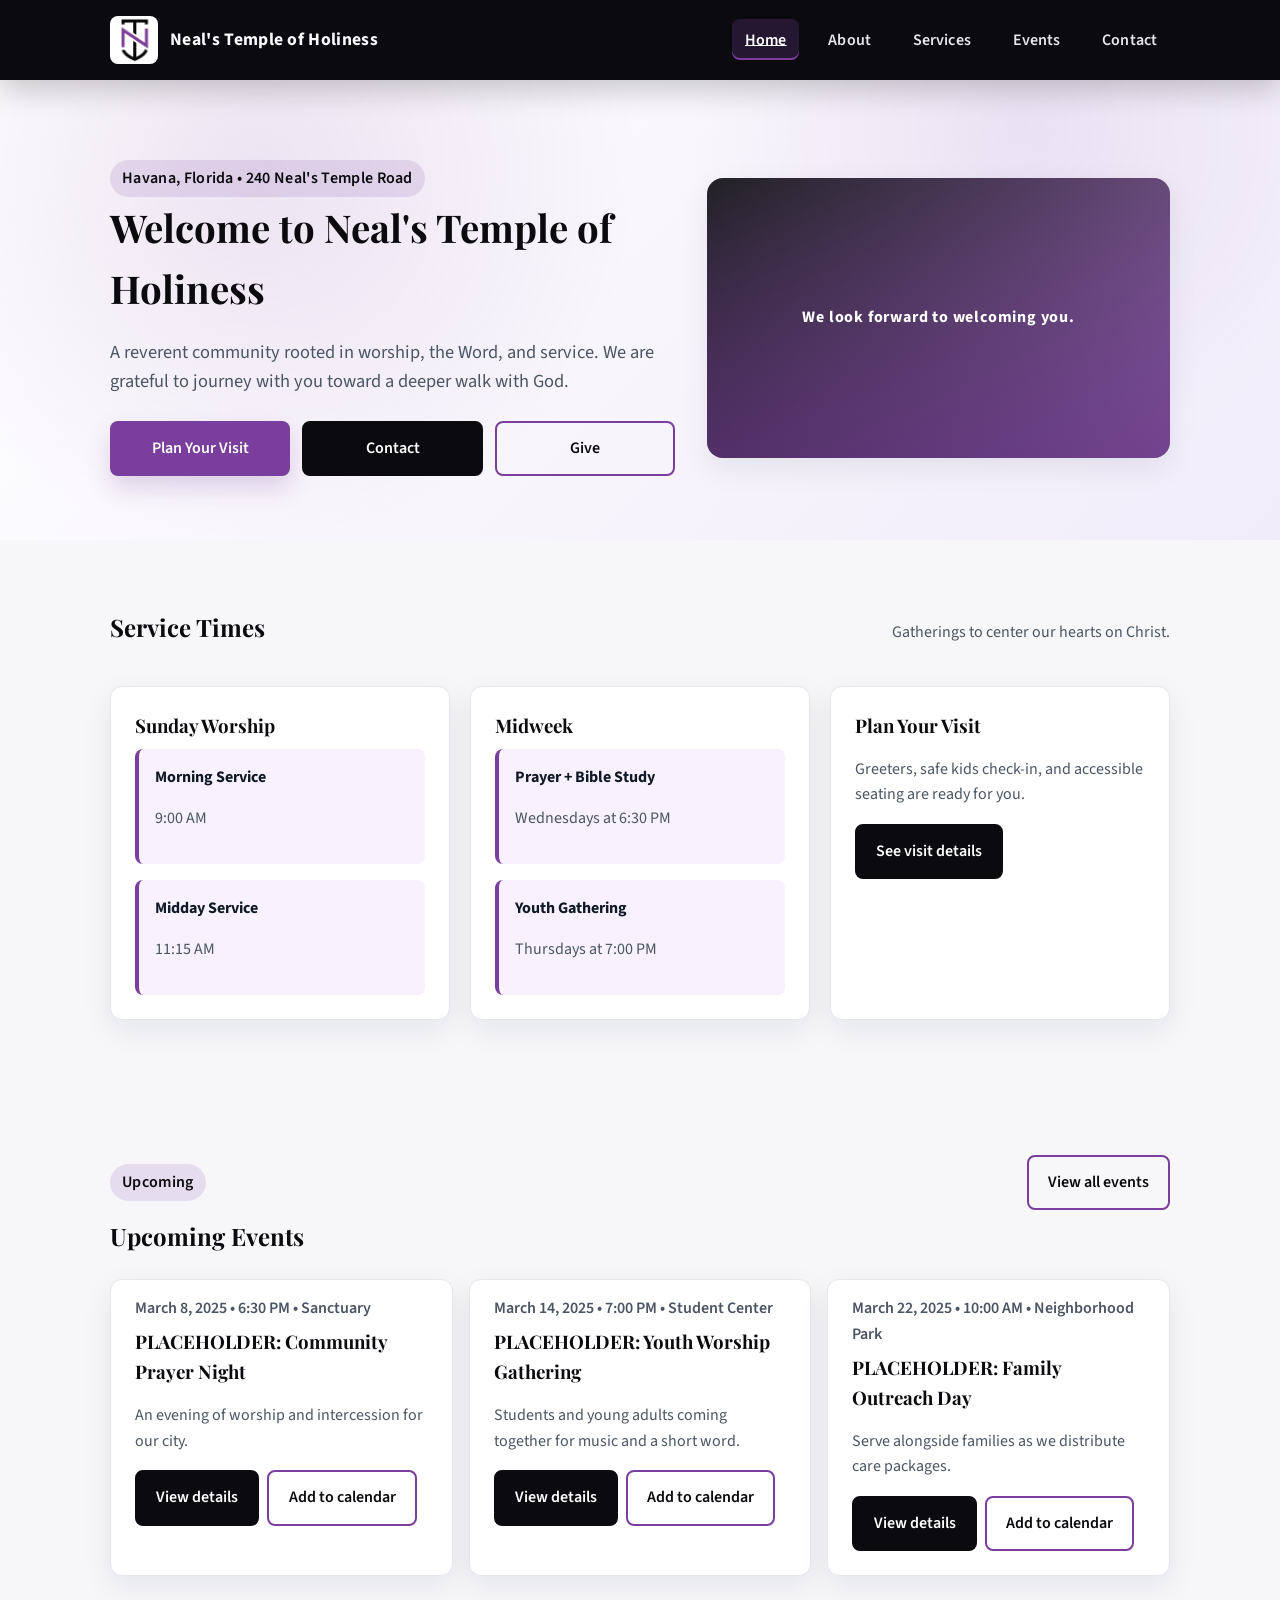
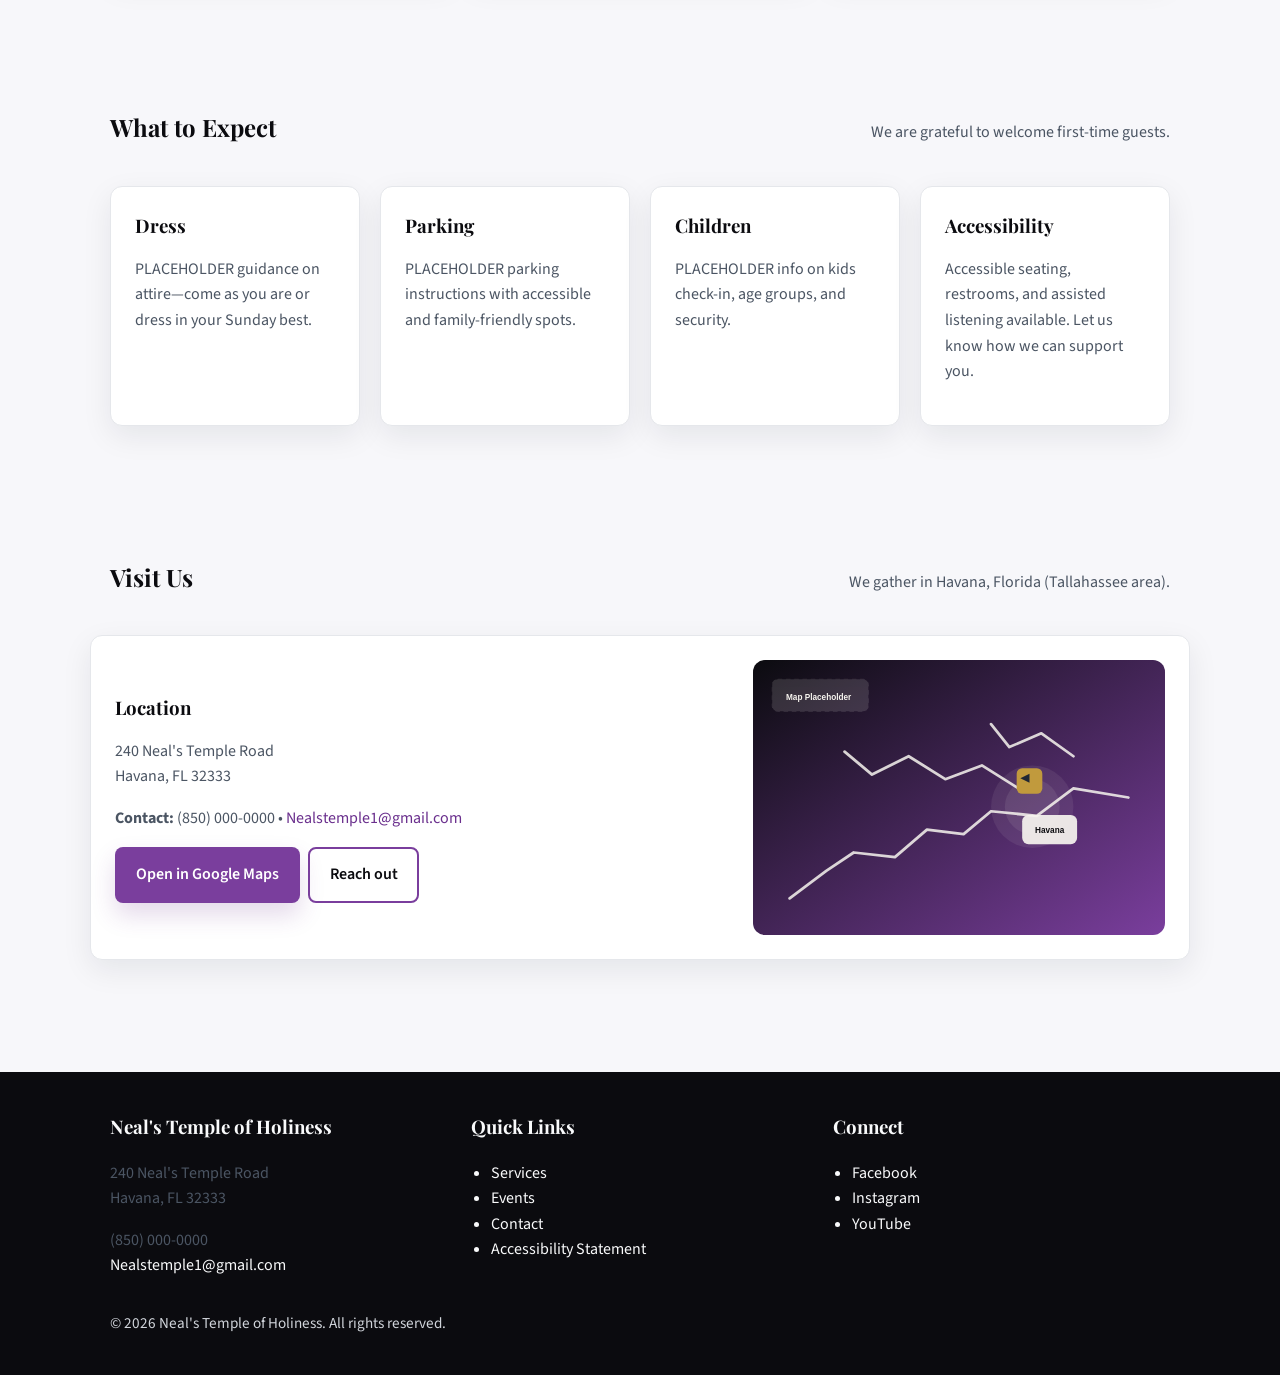
==== index.html @ 10d9da58 "This is the initial commit." ====
<!DOCTYPE html>
<html lang="en">
<head>
  <meta charset="UTF-8">
  <meta name="viewport" content="width=device-width, initial-scale=1.0">
  <title>Neal's Temple of Holiness | Welcome Home</title>
  <meta name="description" content="A welcoming church community in Havana, Florida (Tallahassee area) pursuing holiness, worship, and service.">
  <meta property="og:site_name" content="Neal's Temple of Holiness">
  <meta property="og:title" content="Neal's Temple of Holiness | Welcome Home">
  <meta property="og:description" content="Discover a welcoming church family in Havana, Florida (Tallahassee area).">
  <meta property="og:image" content="assets/images/hero-placeholder.jpg">
  <meta property="og:url" content="https://nealstempleofholiness.com/">
  <link rel="icon" href="assets/favicons/favicon.ico">
  <link rel="apple-touch-icon" href="assets/favicons/apple-touch-icon.png">
  <link rel="preconnect" href="https://fonts.googleapis.com">
  <link rel="preconnect" href="https://fonts.gstatic.com" crossorigin>
  <link href="https://fonts.googleapis.com/css2?family=Playfair+Display:wght@600;700&family=Source+Sans+3:wght@400;500;600;700&display=swap" rel="stylesheet">
  <link rel="stylesheet" href="assets/css/styles.css">
</head>
<body data-page="home">
  <a class="skip-link" href="#main">Skip to content</a>
  <header class="site-header">
    <div class="container">
      <a class="brand" href="index.html">
        <img src="brand/main_logo.jpg" alt="Neal's Temple of Holiness" onerror="this.style.display='none'; this.nextElementSibling.style.display='inline';">
        <span class="brand-fallback">Neal's Temple of Holiness</span>
      </a>
      <button class="nav-toggle" aria-expanded="false" aria-controls="nav-menu">
        <span class="sr-only">Toggle navigation</span>
        <span></span><span></span><span></span>
      </button>
      <nav class="site-nav" id="nav-menu">
        <ul class="nav-links">
          <li><a href="index.html" data-page="home">Home</a></li>
          <li><a href="about.html" data-page="about">About</a></li>
          <li><a href="services.html" data-page="services">Services</a></li>
          <li><a href="events.html" data-page="events">Events</a></li>
          <li><a href="contact.html" data-page="contact">Contact</a></li>
        </ul>
      </nav>
    </div>
  </header>

  <main id="main">
    <section class="hero">
      <div class="container hero-grid">
        <div>
          <div class="badge">Havana, Florida • 240 Neal's Temple Road</div>
          <h1>Welcome to Neal's Temple of Holiness</h1>
          <p class="lead">A reverent community rooted in worship, the Word, and service. We are grateful to journey with you toward a deeper walk with God.</p>
          <div class="cards-grid" style="gap:0.75rem; grid-template-columns: repeat(auto-fit, minmax(160px, 1fr));">
            <a class="btn btn-primary" href="services.html#plan">Plan Your Visit</a>
            <a class="btn btn-secondary" href="contact.html">Contact</a>
            <a class="btn btn-ghost" href="contact.html#giving">Give</a>
          </div>
        </div>
        <div class="hero-media" aria-hidden="true"></div>
      </div>
    </section>

    <section>
      <div class="container section-heading">
        <h2>Service Times</h2>
        <p>Gatherings to center our hearts on Christ.</p>
      </div>
      <div class="container cards-grid">
        <article class="card">
          <h3>Sunday Worship</h3>
          <div class="service-times">
            <div class="service-time">
              <strong>Morning Service</strong>
              <p>9:00 AM</p>
            </div>
            <div class="service-time">
              <strong>Midday Service</strong>
              <p>11:15 AM</p>
            </div>
          </div>
        </article>
        <article class="card">
          <h3>Midweek</h3>
          <div class="service-times">
            <div class="service-time">
              <strong>Prayer + Bible Study</strong>
              <p>Wednesdays at 6:30 PM</p>
            </div>
            <div class="service-time">
              <strong>Youth Gathering</strong>
              <p>Thursdays at 7:00 PM</p>
            </div>
          </div>
        </article>
        <article class="card">
          <h3>Plan Your Visit</h3>
          <p>Greeters, safe kids check-in, and accessible seating are ready for you.</p>
          <a class="btn btn-secondary" href="services.html#plan">See visit details</a>
        </article>
      </div>
    </section>

    <section aria-labelledby="upcoming-heading">
      <div class="container section-heading">
        <div>
          <p class="badge">Upcoming</p>
          <h2 id="upcoming-heading">Upcoming Events</h2>
        </div>
        <a class="btn btn-ghost" href="events.html#events">View all events</a>
      </div>
      <div class="container card-list" data-events="upcoming" aria-live="polite"></div>
    </section>

    <section>
      <div class="container section-heading">
        <h2>What to Expect</h2>
        <p>We are grateful to welcome first-time guests.</p>
      </div>
      <div class="container summary-grid">
        <article class="card">
          <h3>Dress</h3>
          <p>PLACEHOLDER guidance on attire—come as you are or dress in your Sunday best.</p>
        </article>
        <article class="card">
          <h3>Parking</h3>
          <p>PLACEHOLDER parking instructions with accessible and family-friendly spots.</p>
        </article>
        <article class="card">
          <h3>Children</h3>
          <p>PLACEHOLDER info on kids check-in, age groups, and security.</p>
        </article>
        <article class="card">
          <h3>Accessibility</h3>
          <p>Accessible seating, restrooms, and assisted listening available. Let us know how we can support you.</p>
        </article>
      </div>
    </section>

    <section>
      <div class="container section-heading">
        <h2>Visit Us</h2>
        <p>We gather in Havana, Florida (Tallahassee area).</p>
      </div>
      <div class="container card location-card">
        <div>
          <h3>Location</h3>
          <p>240 Neal's Temple Road<br>Havana, FL 32333</p>
          <p><strong>Contact:</strong> (850) 000-0000 • <a href="mailto:Nealstemple1@gmail.com">Nealstemple1@gmail.com</a></p>
          <div class="event-actions">
            <a class="btn btn-primary" href="https://www.google.com/maps?q=240%20Neal%27s%20Temple%20Road,%20Havana,%20FL%2032333" target="_blank" rel="noopener">Open in Google Maps</a>
            <a class="btn btn-ghost" href="contact.html">Reach out</a>
          </div>
        </div>
        <div>
          <img src="assets/images/map-placeholder.svg" alt="Map placeholder of Havana, Florida">
        </div>
      </div>
    </section>
  </main>

  <footer class="footer">
    <div class="container footer-grid">
      <div>
        <h3>Neal's Temple of Holiness</h3>
        <p>240 Neal's Temple Road<br>Havana, FL 32333</p>
        <p>(850) 000-0000<br><a href="mailto:Nealstemple1@gmail.com">Nealstemple1@gmail.com</a></p>
      </div>
      <div>
        <h3>Quick Links</h3>
        <ul class="info-list">
          <li><a href="services.html">Services</a></li>
          <li><a href="events.html">Events</a></li>
          <li><a href="contact.html">Contact</a></li>
          <li><a href="contact.html#accessibility">Accessibility Statement</a></li>
        </ul>
      </div>
      <div>
        <h3>Connect</h3>
        <ul class="info-list">
          <li><a href="https://www.facebook.com/p/Neals-Temple-Holiness-Church-100075989018429/" target="_blank" rel="noopener noreferrer">Facebook</a></li>
          <li><a href="#">Instagram</a></li>
          <li><a href="#">YouTube</a></li>
        </ul>
      </div>
    </div>
    <div class="container small">© <span id="year"></span> Neal's Temple of Holiness. All rights reserved.</div>
  </footer>

  <script defer src="assets/js/main.js"></script>
  <script>
    document.getElementById('year').textContent = new Date().getFullYear();
  </script>
</body>
</html>
---- assets/css/styles.css ----
:root {
  --brand-black: #0b0b0f;
  --brand-purple: #7a3e9d;
  --brand-white: #ffffff;
  --bg: #f7f7fa;
  --surface: #ffffff;
  --text: #111827;
  --text-muted: #4b5563;
  --border: #e5e7eb;
  --shadow: 0 10px 30px rgba(17, 24, 39, 0.08);
  --primary: var(--brand-purple);
  --primary-hover: #6a2f8d;
  --primary-contrast: #ffffff;
  --link: #6a2f8d;
  --link-hover: #532370;
  --focus: #a855f7;
  --header-bg: var(--brand-black);
  --header-text: #f9fafb;
  --radius-lg: 16px;
  --radius-md: 12px;
  --radius-sm: 8px;
  --font-heading: "Playfair Display", "Georgia", serif;
  --font-body: "Source Sans 3", -apple-system, BlinkMacSystemFont, "Segoe UI", sans-serif;
}

* {
  box-sizing: border-box;
}

html {
  scroll-behavior: smooth;
}

body {
  margin: 0;
  font-family: var(--font-body);
  background: var(--bg);
  color: var(--text);
  line-height: 1.6;
  min-height: 100vh;
}

a {
  color: var(--link);
  text-decoration: none;
}

a:hover {
  color: var(--link-hover);
}

img {
  max-width: 100%;
  height: auto;
  display: block;
  border-radius: var(--radius-sm);
}

h1, h2, h3, h4 {
  font-family: var(--font-heading);
  color: var(--brand-black);
  margin-top: 0;
}

p {
  color: var(--text-muted);
}

.container {
  width: 100%;
  max-width: 1100px;
  margin: 0 auto;
  padding: 0 1.25rem;
}

section {
  padding: 4rem 0;
}

.section-heading {
  display: flex;
  align-items: baseline;
  justify-content: space-between;
  gap: 1rem;
  margin-bottom: 1.5rem;
}

.section-heading h2 {
  margin: 0;
}

.btn {
  display: inline-flex;
  align-items: center;
  justify-content: center;
  gap: 0.5rem;
  padding: 0.8rem 1.2rem;
  border-radius: var(--radius-sm);
  border: 2px solid transparent;
  font-weight: 600;
  text-decoration: none;
  cursor: pointer;
  transition: transform 150ms ease, box-shadow 150ms ease, background 150ms ease, color 150ms ease;
}

.btn-primary {
  background: var(--primary);
  color: var(--primary-contrast);
  box-shadow: 0 12px 24px rgba(106, 47, 141, 0.18);
}

.btn-primary:hover,
.btn-primary:focus-visible {
  transform: translateY(-1px);
  background: var(--primary-hover);
  box-shadow: 0 16px 28px rgba(83, 35, 112, 0.28);
}

.btn-secondary {
  background: var(--brand-black);
  color: var(--brand-white);
  border-color: var(--brand-black);
}

.btn-secondary:hover,
.btn-secondary:focus-visible {
  background: #14141a;
  transform: translateY(-1px);
}

.btn-ghost {
  background: transparent;
  color: var(--brand-black);
  border-color: var(--primary);
}

.btn-ghost:hover,
.btn-ghost:focus-visible {
  background: rgba(122, 62, 157, 0.1);
}

.site-header {
  position: sticky;
  top: 0;
  z-index: 100;
  background: var(--header-bg);
  backdrop-filter: blur(6px);
  color: var(--header-text);
  box-shadow: 0 10px 30px rgba(0, 0, 0, 0.2);
}

.site-header .container {
  display: flex;
  align-items: center;
  justify-content: space-between;
  padding: 1rem 1.25rem;
}

.brand {
  display: inline-flex;
  align-items: center;
  gap: 0.75rem;
  color: var(--header-text);
  font-weight: 700;
  letter-spacing: 0.02em;
}

.brand img {
  height: 48px;
  width: auto;
}

.brand-fallback {
  display: none;
  font-size: 1.1rem;
}

.brand img[onerror] + .brand-fallback {
  display: inline;
}

.site-nav {
  display: flex;
  align-items: center;
}

.nav-links {
  display: flex;
  align-items: center;
  gap: 1rem;
  list-style: none;
  margin: 0;
  padding: 0;
}

.nav-links a {
  color: #e5e7eb;
  padding: 0.6rem 0.8rem;
  border-radius: var(--radius-sm);
  font-weight: 600;
  letter-spacing: 0.01em;
}

.nav-links a:hover,
.nav-links a:focus-visible {
  background: rgba(122, 62, 157, 0.18);
  color: var(--brand-white);
}

.nav-links a.active {
  color: var(--primary-contrast);
  background: rgba(122, 62, 157, 0.24);
  box-shadow: inset 0 -2px 0 var(--primary);
  text-decoration: underline;
}

.nav-toggle {
  display: none;
  flex-direction: column;
  gap: 0.25rem;
  background: transparent;
  border: 1px solid rgba(255, 255, 255, 0.3);
  padding: 0.5rem;
  border-radius: var(--radius-sm);
  cursor: pointer;
}

.nav-toggle span {
  width: 24px;
  height: 2px;
  background: #fff;
  display: block;
}

.hero {
  padding: 5rem 0 4rem;
  background: radial-gradient(circle at 20% 20%, rgba(122, 62, 157, 0.12), transparent 35%),
    radial-gradient(circle at 80% 10%, rgba(122, 62, 157, 0.1), transparent 30%),
    linear-gradient(135deg, #ffffff 0%, #f1ecfa 100%);
}

.hero-grid {
  display: grid;
  grid-template-columns: 1.1fr 0.9fr;
  gap: 2rem;
  align-items: center;
}

.hero-card {
  background: var(--surface);
  padding: 2rem;
  border-radius: var(--radius-lg);
  box-shadow: var(--shadow);
  border: 1px solid var(--border);
}

.hero h1 {
  font-size: clamp(2.1rem, 3vw, 2.8rem);
  margin-bottom: 0.75rem;
}

.hero p.lead {
  font-size: 1.15rem;
  margin-bottom: 1.5rem;
}

.badge {
  display: inline-flex;
  align-items: center;
  gap: 0.4rem;
  background: rgba(122, 62, 157, 0.14);
  color: var(--brand-black);
  padding: 0.35rem 0.75rem;
  border-radius: 999px;
  font-weight: 600;
  letter-spacing: 0.02em;
}

.cards-grid {
  display: grid;
  grid-template-columns: repeat(auto-fit, minmax(250px, 1fr));
  gap: 1.25rem;
}

.card {
  background: var(--surface);
  border-radius: var(--radius-md);
  padding: 1.5rem;
  border: 1px solid var(--border);
  box-shadow: var(--shadow);
}

.card h3 {
  margin-top: 0;
  margin-bottom: 0.5rem;
}

.service-times {
  display: grid;
  grid-template-columns: repeat(auto-fit, minmax(220px, 1fr));
  gap: 1rem;
}

.service-time {
  padding: 1rem;
  border-left: 4px solid var(--primary);
  background: #f8f1ff;
  border-radius: var(--radius-sm);
}

.list-inline {
  display: flex;
  flex-wrap: wrap;
  gap: 0.75rem;
  padding: 0;
  margin: 0.5rem 0 0;
}

.list-inline li {
  list-style: none;
  background: #ebe7f5;
  padding: 0.35rem 0.75rem;
  border-radius: var(--radius-sm);
  color: var(--brand-black);
  font-weight: 600;
}

.table {
  width: 100%;
  border-collapse: collapse;
  background: var(--surface);
  border-radius: var(--radius-md);
  overflow: hidden;
  box-shadow: var(--shadow);
}

.table thead {
  background: var(--brand-black);
  color: var(--brand-white);
}

.table th, .table td {
  padding: 0.9rem 1rem;
  border-bottom: 1px solid var(--border);
  text-align: left;
}

.table tr:last-child td {
  border-bottom: none;
}

.card-list {
  display: grid;
  grid-template-columns: repeat(auto-fit, minmax(260px, 1fr));
  gap: 1rem;
}

.event-card {
  position: relative;
  padding-top: 1rem;
}

.event-meta {
  color: var(--text-muted);
  font-weight: 600;
  margin-bottom: 0.35rem;
}

.event-actions {
  margin-top: 0.75rem;
  display: flex;
  gap: 0.5rem;
  flex-wrap: wrap;
}

.location-card {
  display: grid;
  grid-template-columns: 1.2fr 0.8fr;
  gap: 1.25rem;
  align-items: center;
}

.location-card img {
  width: 100%;
  height: auto;
  border-radius: var(--radius-md);
}

.footer {
  background: var(--header-bg);
  color: var(--header-text);
  padding: 2.5rem 0;
  margin-top: 3rem;
}

.footer .footer-grid {
  display: grid;
  grid-template-columns: repeat(auto-fit, minmax(220px, 1fr));
  gap: 1.5rem;
}

.footer a {
  color: var(--header-text);
}

.footer a:hover,
.footer a:focus-visible {
  color: var(--primary);
}

.footer h3 {
  color: var(--header-text);
}

.footer .small {
  margin-top: 1rem;
  color: #d1d5db;
  font-size: 0.95rem;
}

.skip-link {
  position: absolute;
  left: -999px;
  top: auto;
  width: 1px;
  height: 1px;
  overflow: hidden;
  background: var(--brand-white);
  color: var(--brand-black);
  padding: 0.75rem 1rem;
  z-index: 101;
  border-radius: var(--radius-sm);
  border: 2px solid var(--primary);
}

.skip-link:focus {
  left: 1rem;
  top: 1rem;
  width: auto;
  height: auto;
}

input, textarea, button, select {
  font: inherit;
}

form {
  display: grid;
  gap: 1rem;
}

label {
  font-weight: 700;
  color: var(--brand-black);
}

input, textarea, select {
  width: 100%;
  padding: 0.8rem 0.9rem;
  border: 1px solid var(--border);
  border-radius: var(--radius-sm);
  background: var(--brand-white);
}

input:focus,
textarea:focus,
select:focus,
.btn:focus-visible,
.nav-toggle:focus-visible,
.nav-links a:focus-visible {
  outline: 3px solid var(--focus);
  outline-offset: 2px;
}

.field-error {
  color: #9b1c31;
  font-weight: 600;
  font-size: 0.95rem;
  margin-top: 0.35rem;
}

.status-message {
  padding: 0.85rem 1rem;
  border-radius: var(--radius-sm);
  border: 1px solid #d8d3c7;
  background: #fff;
}

.status-message.success {
  border-color: #4c7a34;
  background: #eff6eb;
  color: #2e5721;
}

.status-message.error {
  border-color: #c73c5a;
  background: #fff1f4;
  color: #7b1027;
}

.summary-grid {
  display: grid;
  grid-template-columns: repeat(auto-fit, minmax(240px, 1fr));
  gap: 1.25rem;
}

.info-list {
  padding: 0;
  margin: 0.5rem 0 0;
  list-style: disc;
  padding-left: 1.2rem;
}

.hero-media {
  position: relative;
  overflow: hidden;
  border-radius: var(--radius-lg);
  min-height: 280px;
  background: linear-gradient(135deg, rgba(11, 11, 15, 0.9), rgba(122, 62, 157, 0.75)),
    url('../images/hero-placeholder.jpg') center/cover no-repeat;
  box-shadow: var(--shadow);
}

.hero-media::after {
  content: "We look forward to welcoming you.";
  position: absolute;
  inset: 0;
  display: grid;
  place-items: center;
  color: var(--brand-white);
  font-weight: 700;
  letter-spacing: 0.05em;
  text-align: center;
  padding: 1.5rem;
  background: linear-gradient(180deg, rgba(11, 11, 15, 0.05), rgba(83, 35, 112, 0.55));
}

.leadership-grid {
  display: grid;
  grid-template-columns: repeat(auto-fit, minmax(240px, 1fr));
  gap: 1rem;
}

.leader-card img {
  width: 100%;
  height: 220px;
  object-fit: cover;
}

blockquote {
  margin: 0;
  padding: 1rem 1.25rem;
  border-left: 4px solid var(--primary);
  background: #f7f0ff;
  border-radius: var(--radius-sm);
  color: var(--brand-black);
}

@media (max-width: 900px) {
  .hero-grid,
  .location-card {
    grid-template-columns: 1fr;
  }
}

@media (max-width: 768px) {
  .site-header .container {
    flex-wrap: wrap;
  }

  .nav-toggle {
    display: inline-flex;
  }

  .site-nav {
    width: 100%;
  }

  .nav-links {
    width: 100%;
    flex-direction: column;
    background: rgba(15, 27, 51, 0.98);
    padding: 0.75rem;
    border-radius: var(--radius-sm);
    margin-top: 0.5rem;
    display: none;
  }

  .nav-links.open {
    display: flex;
  }

  .hero {
    padding: 4rem 0 3rem;
  }
}

@media (prefers-reduced-motion: reduce) {
  * {
    animation: none !important;
    transition: none !important;
    scroll-behavior: auto;
  }
}

.sr-only {
  position: absolute;
  width: 1px;
  height: 1px;
  padding: 0;
  margin: -1px;
  overflow: hidden;
  clip: rect(0, 0, 0, 0);
  white-space: nowrap;
  border: 0;
}
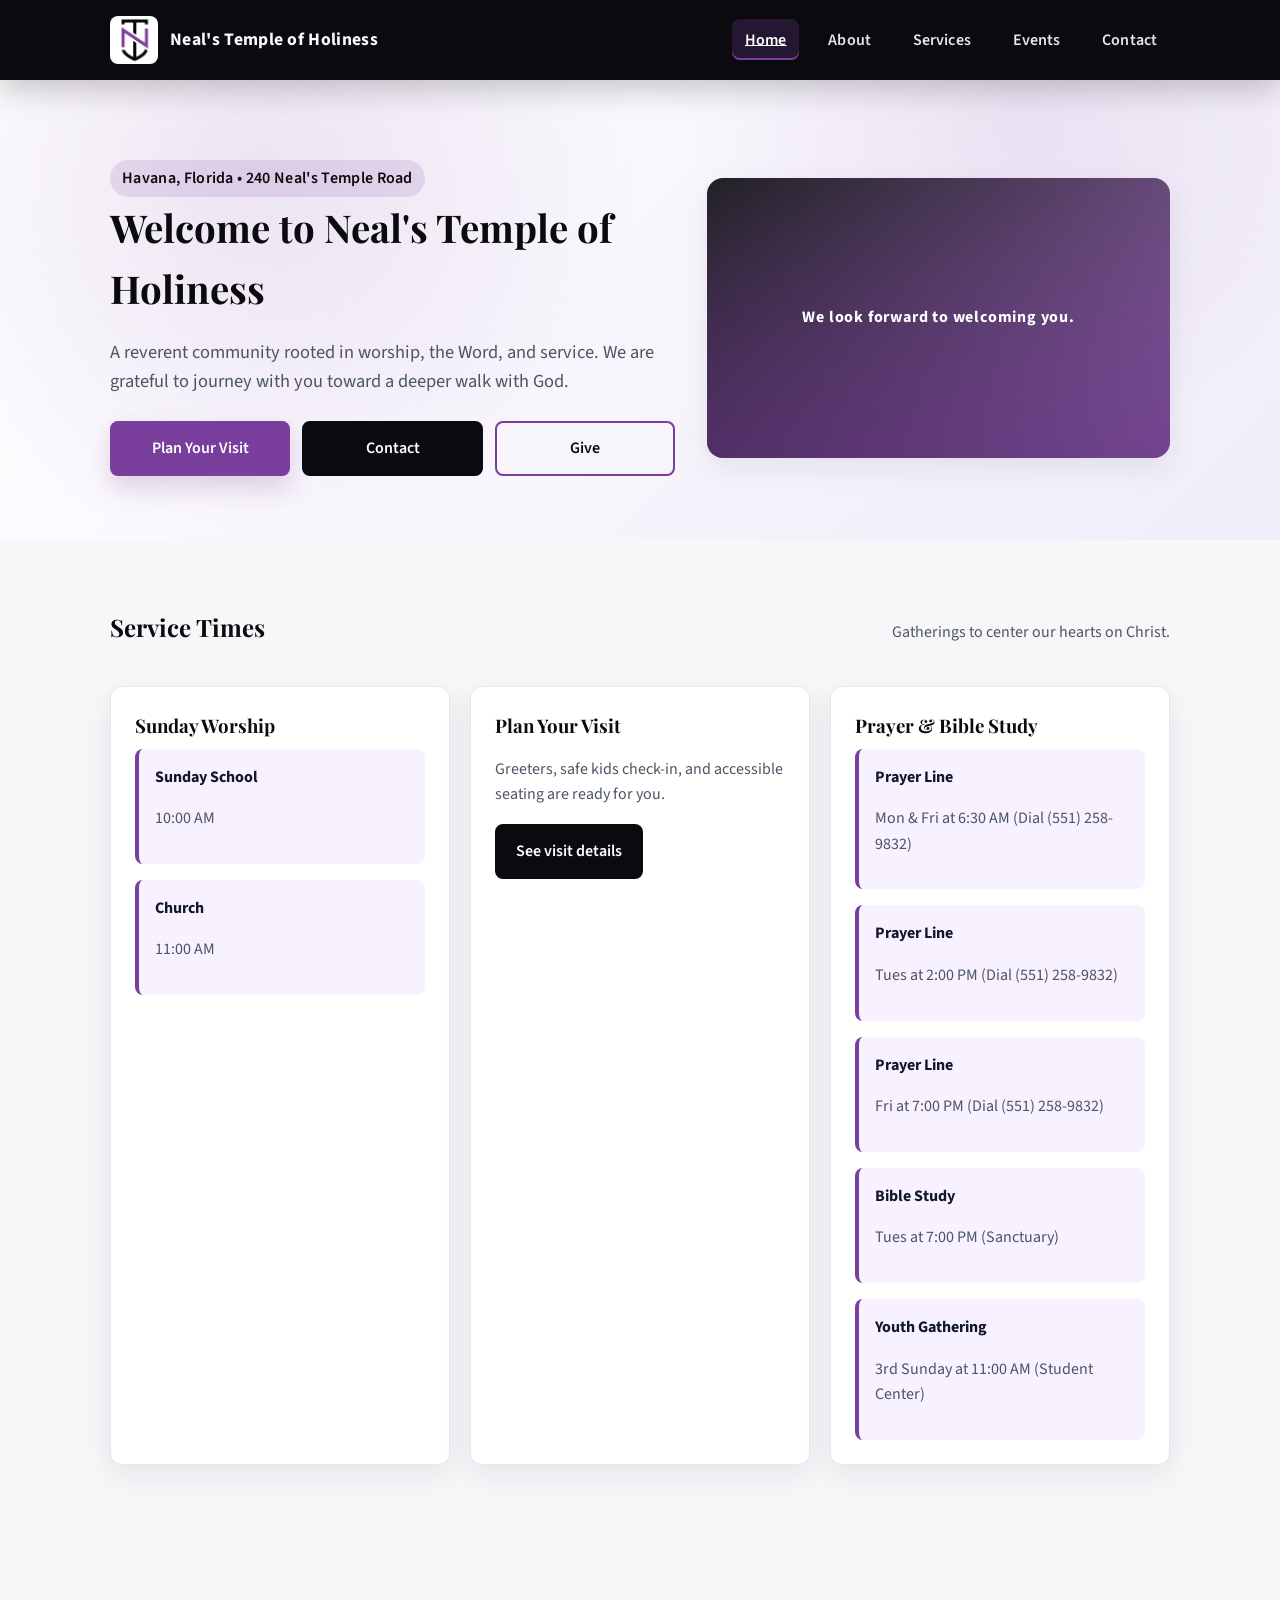
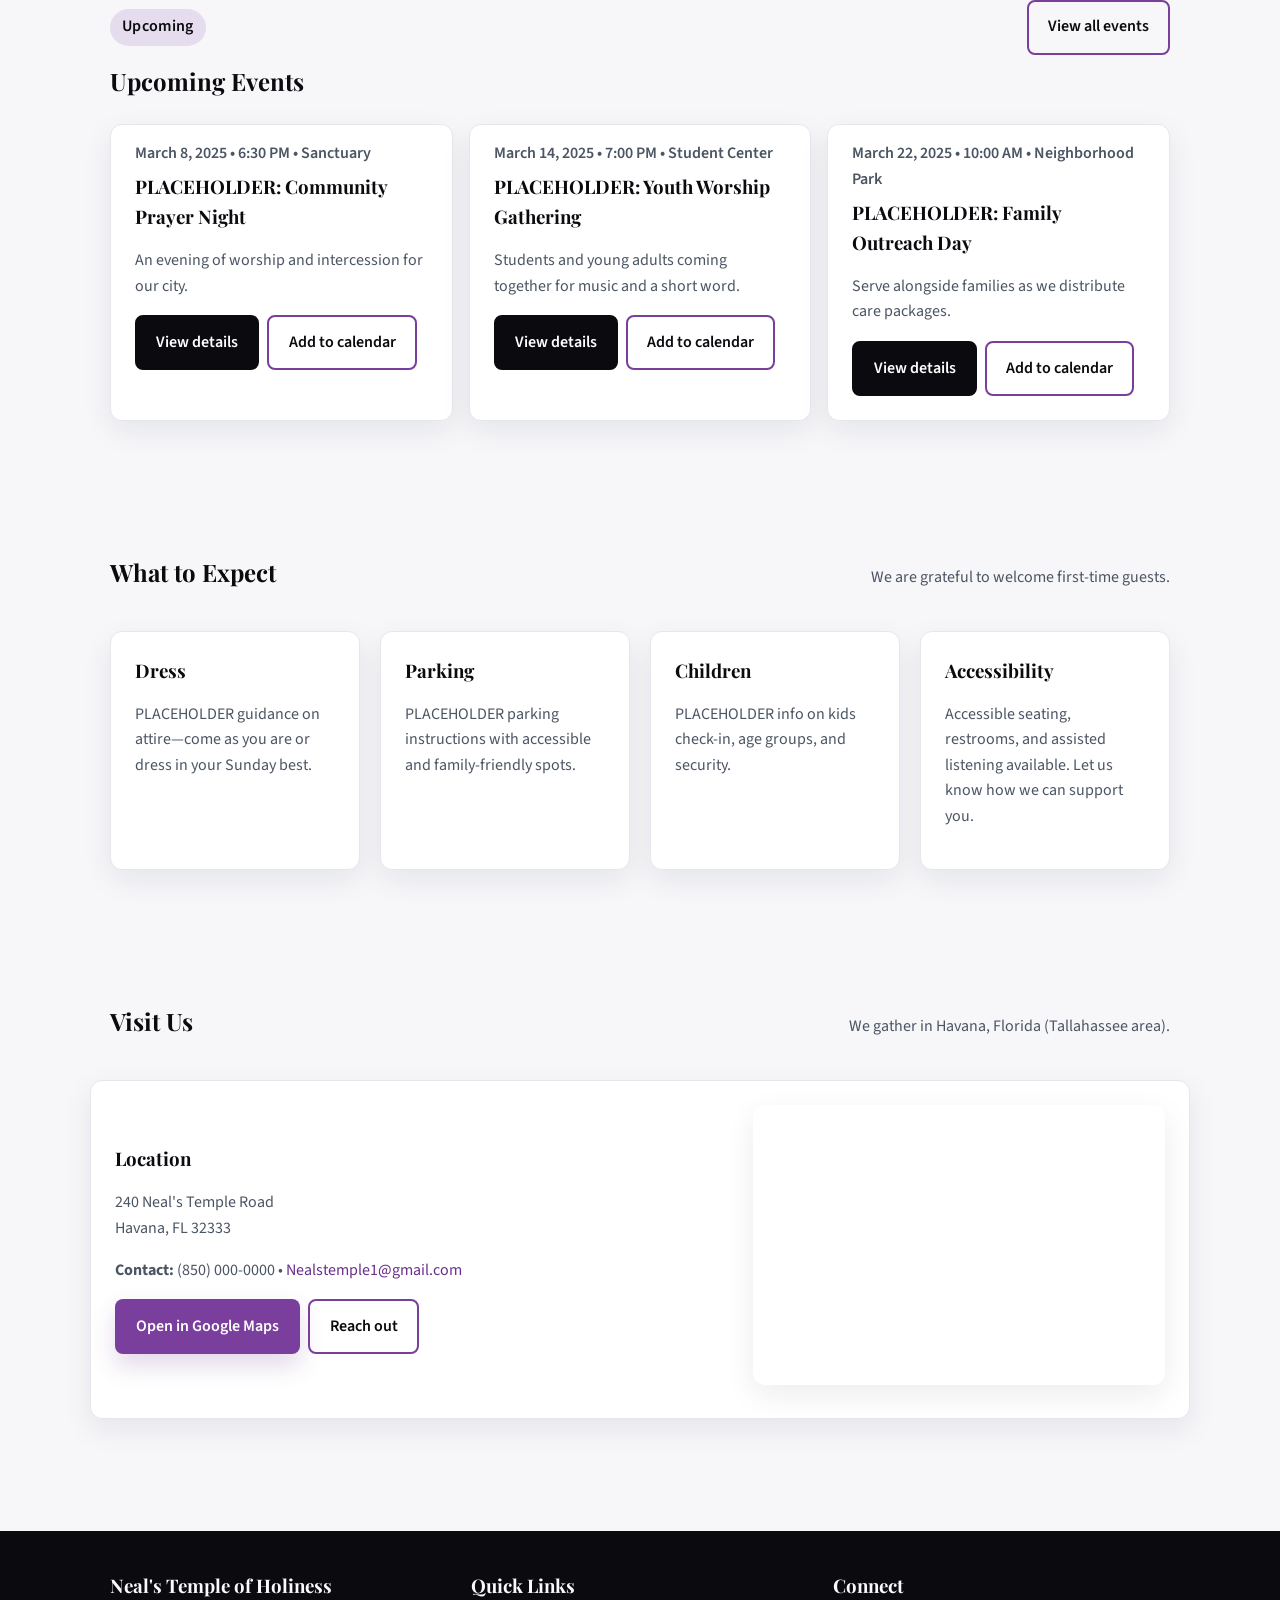
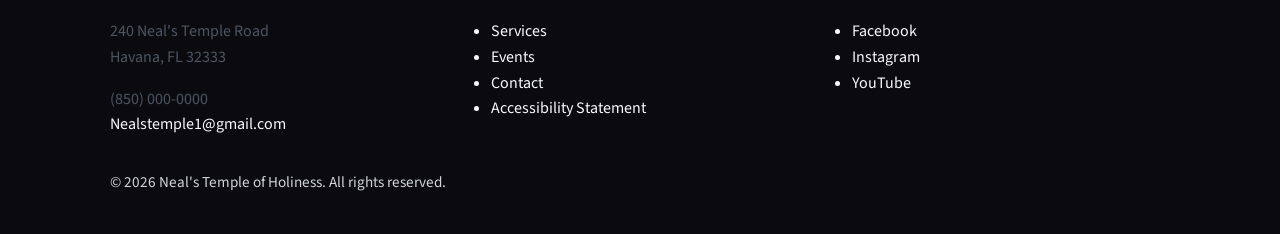
==== commit 83b2b3de: "Updated website with info from client." ====
--- a/index.html
+++ b/index.html
@@ -68,25 +68,12 @@
           <h3>Sunday Worship</h3>
           <div class="service-times">
             <div class="service-time">
-              <strong>Morning Service</strong>
-              <p>9:00 AM</p>
-            </div>
-            <div class="service-time">
-              <strong>Midday Service</strong>
-              <p>11:15 AM</p>
-            </div>
-          </div>
-        </article>
-        <article class="card">
-          <h3>Midweek</h3>
-          <div class="service-times">
-            <div class="service-time">
-              <strong>Prayer + Bible Study</strong>
-              <p>Wednesdays at 6:30 PM</p>
-            </div>
-            <div class="service-time">
-              <strong>Youth Gathering</strong>
-              <p>Thursdays at 7:00 PM</p>
+              <strong>Sunday School</strong>
+              <p>10:00 AM</p>
+            </div>
+            <div class="service-time">
+              <strong>Church</strong>
+              <p>11:00 AM</p>
             </div>
           </div>
         </article>
@@ -94,6 +81,31 @@
           <h3>Plan Your Visit</h3>
           <p>Greeters, safe kids check-in, and accessible seating are ready for you.</p>
           <a class="btn btn-secondary" href="services.html#plan">See visit details</a>
+        </article>
+        <article class="card">
+          <h3>Prayer &amp; Bible Study</h3>
+          <div class="service-times">
+            <div class="service-time">
+              <strong>Prayer Line</strong>
+              <p>Mon &amp; Fri at 6:30 AM (Dial (551) 258-9832)</p>
+            </div>
+            <div class="service-time">
+              <strong>Prayer Line</strong>
+              <p>Tues at 2:00 PM (Dial (551) 258-9832)</p>
+            </div>
+            <div class="service-time">
+              <strong>Prayer Line</strong>
+              <p>Fri at 7:00 PM (Dial (551) 258-9832)</p>
+            </div>
+            <div class="service-time">
+              <strong>Bible Study</strong>
+              <p>Tues at 7:00 PM (Sanctuary)</p>
+            </div>
+            <div class="service-time">
+              <strong>Youth Gathering</strong>
+              <p>3rd Sunday at 11:00 AM (Student Center)</p>
+            </div>
+          </div>
         </article>
       </div>
     </section>
@@ -150,7 +162,13 @@
           </div>
         </div>
         <div>
-          <img src="assets/images/map-placeholder.svg" alt="Map placeholder of Havana, Florida">
+          <iframe
+            class="map-embed"
+            title="Map showing 240 Neal's Temple Road, Havana, FL"
+            aria-label="Map showing 240 Neal's Temple Road, Havana, FL"
+            src="https://www.openstreetmap.org/export/embed.html?bbox=-84.442%2C30.560%2C-84.412%2C30.580&layer=mapnik&marker=30.570%2C-84.427"
+            loading="lazy">
+          </iframe>
         </div>
       </div>
     </section>
--- a/assets/css/styles.css
+++ b/assets/css/styles.css
@@ -386,6 +386,14 @@
   border-radius: var(--radius-md);
 }
 
+.map-embed {
+  width: 100%;
+  border: 0;
+  border-radius: var(--radius-md);
+  min-height: 280px;
+  box-shadow: var(--shadow);
+}
+
 .footer {
   background: var(--header-bg);
   color: var(--header-text);
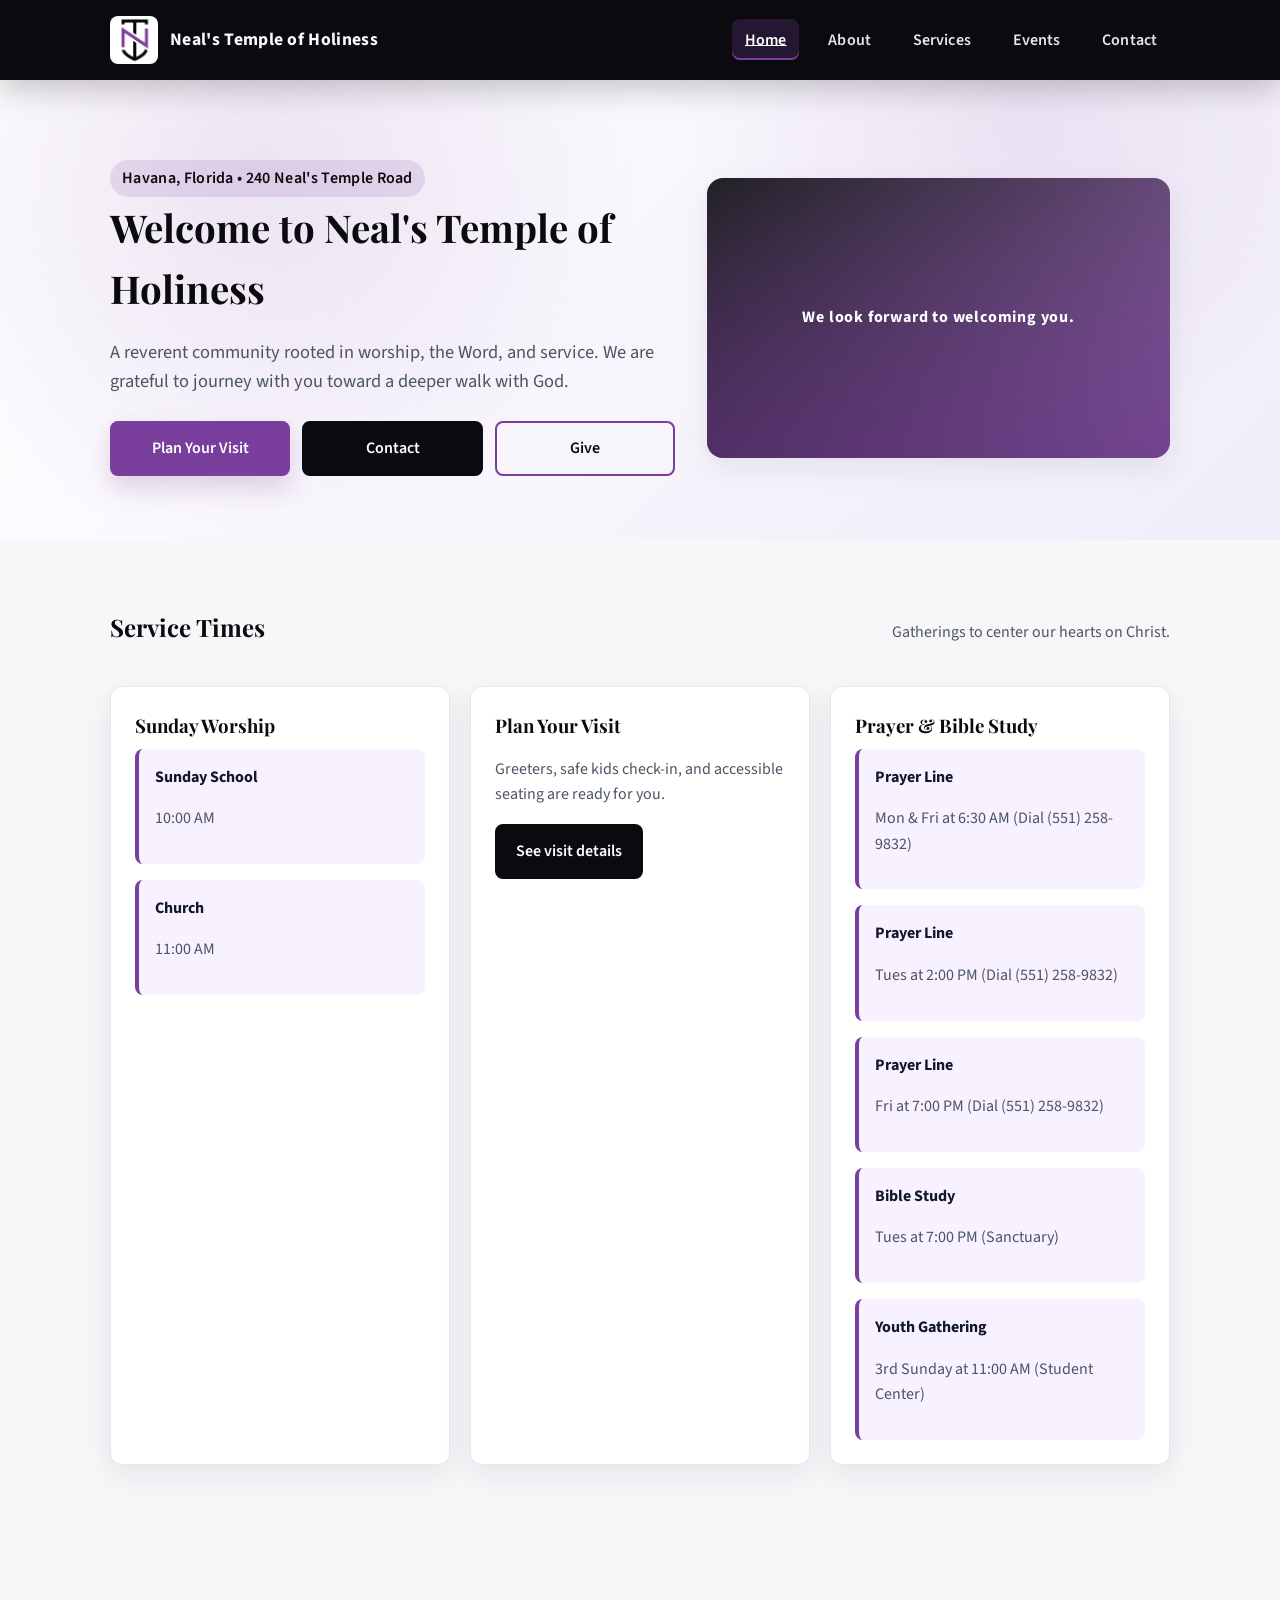
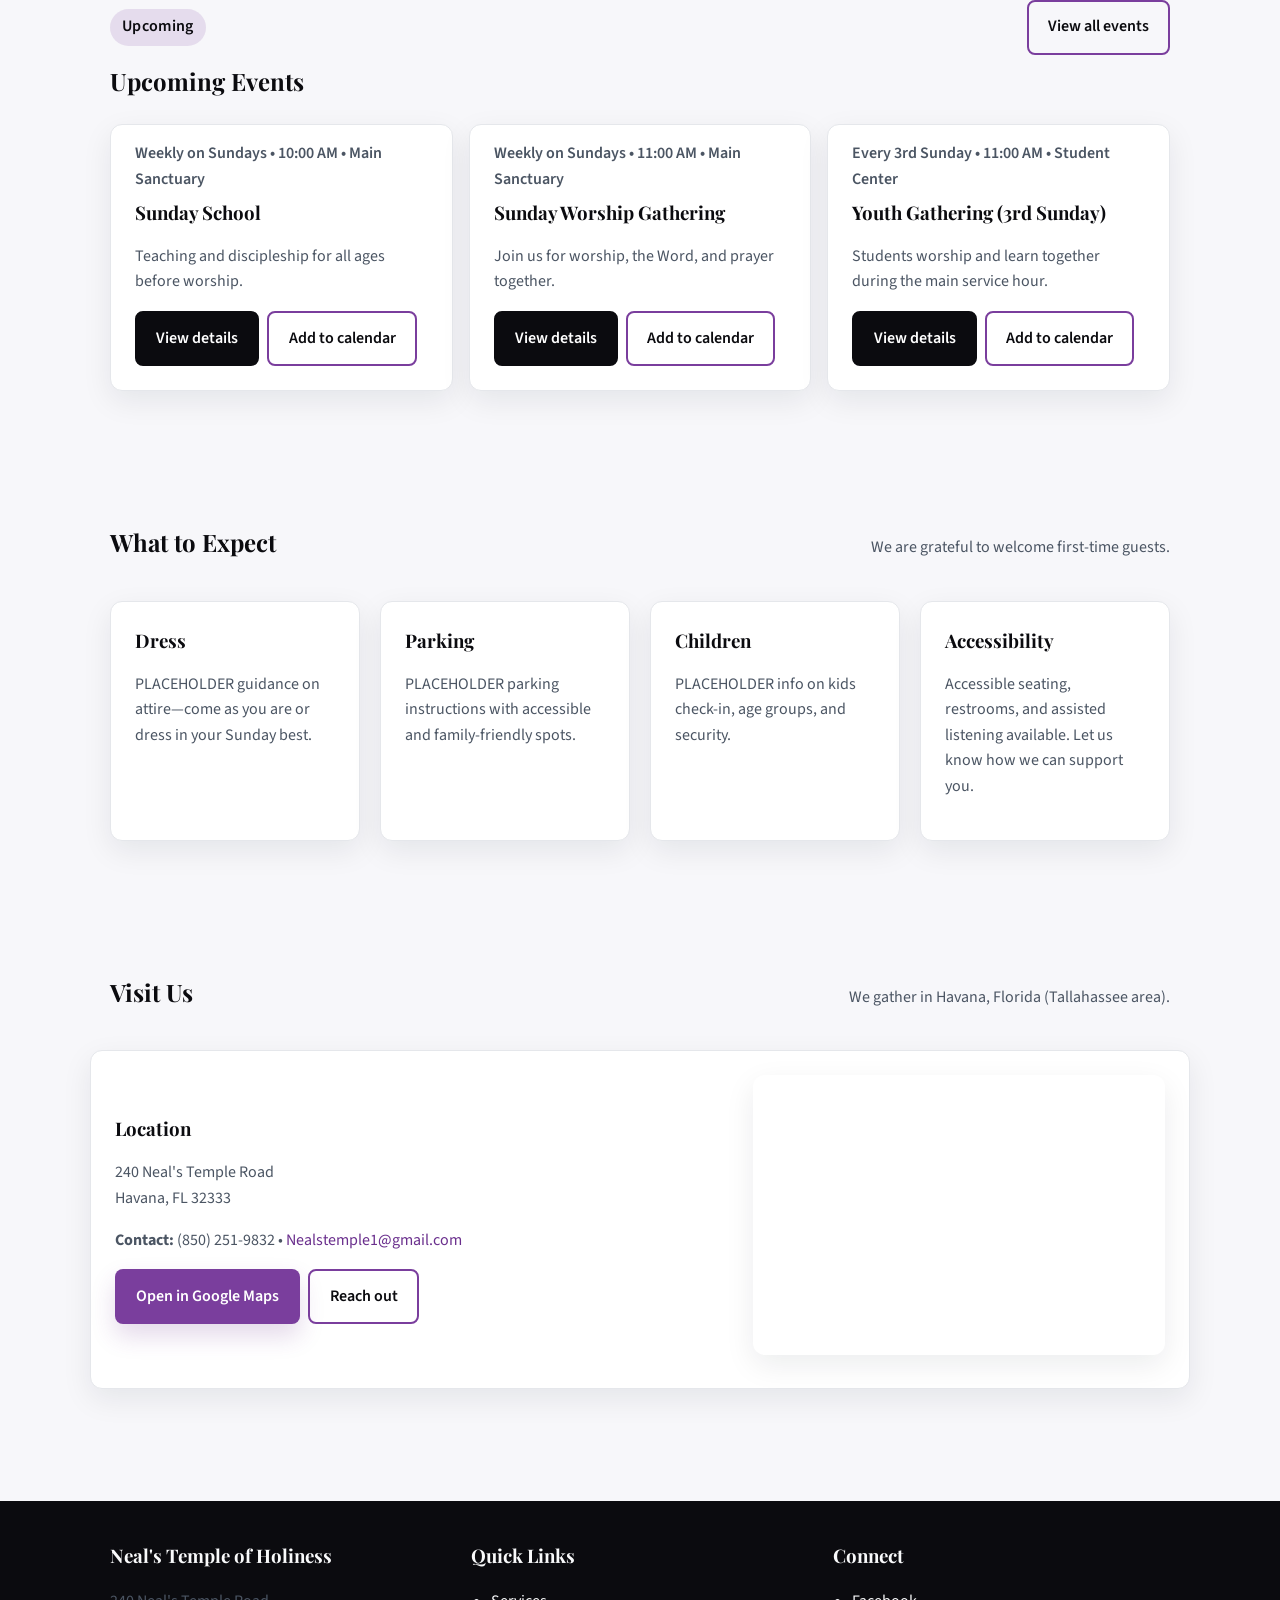
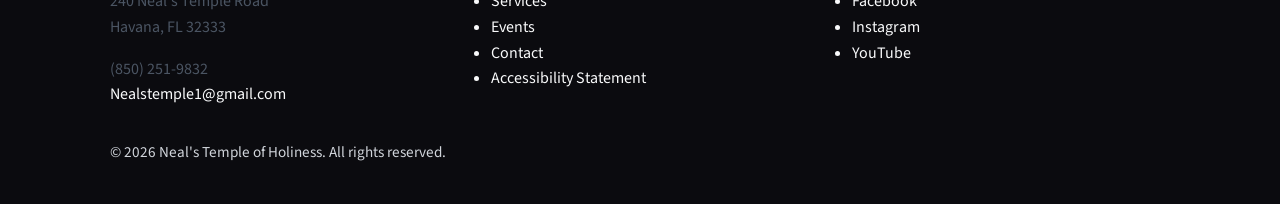
==== commit 16e36095: "Update site content, contact details, and pastor photo" ====
--- a/index.html
+++ b/index.html
@@ -155,7 +155,7 @@
         <div>
           <h3>Location</h3>
           <p>240 Neal's Temple Road<br>Havana, FL 32333</p>
-          <p><strong>Contact:</strong> (850) 000-0000 • <a href="mailto:Nealstemple1@gmail.com">Nealstemple1@gmail.com</a></p>
+          <p><strong>Contact:</strong> (850) 251-9832 • <a href="mailto:Nealstemple1@gmail.com">Nealstemple1@gmail.com</a></p>
           <div class="event-actions">
             <a class="btn btn-primary" href="https://www.google.com/maps?q=240%20Neal%27s%20Temple%20Road,%20Havana,%20FL%2032333" target="_blank" rel="noopener">Open in Google Maps</a>
             <a class="btn btn-ghost" href="contact.html">Reach out</a>
@@ -179,7 +179,7 @@
       <div>
         <h3>Neal's Temple of Holiness</h3>
         <p>240 Neal's Temple Road<br>Havana, FL 32333</p>
-        <p>(850) 000-0000<br><a href="mailto:Nealstemple1@gmail.com">Nealstemple1@gmail.com</a></p>
+        <p>(850) 251-9832<br><a href="mailto:Nealstemple1@gmail.com">Nealstemple1@gmail.com</a></p>
       </div>
       <div>
         <h3>Quick Links</h3>
--- a/assets/css/styles.css
+++ b/assets/css/styles.css
@@ -551,8 +551,17 @@
 
 .leader-card img {
   width: 100%;
-  height: 220px;
+  height: 240px;
   object-fit: cover;
+  object-position: center 25%;
+  background: #f1f1f5;
+  padding: 0.35rem;
+}
+
+/* Modifier to fine-tune portrait framing without affecting all leader photos */
+.leader-photo--portrait {
+  /* Bias crop slightly higher so head/face stay visible; tweak via --focus-y if needed */
+  object-position: center var(--leader-focus-y, 15%);
 }
 
 blockquote {
